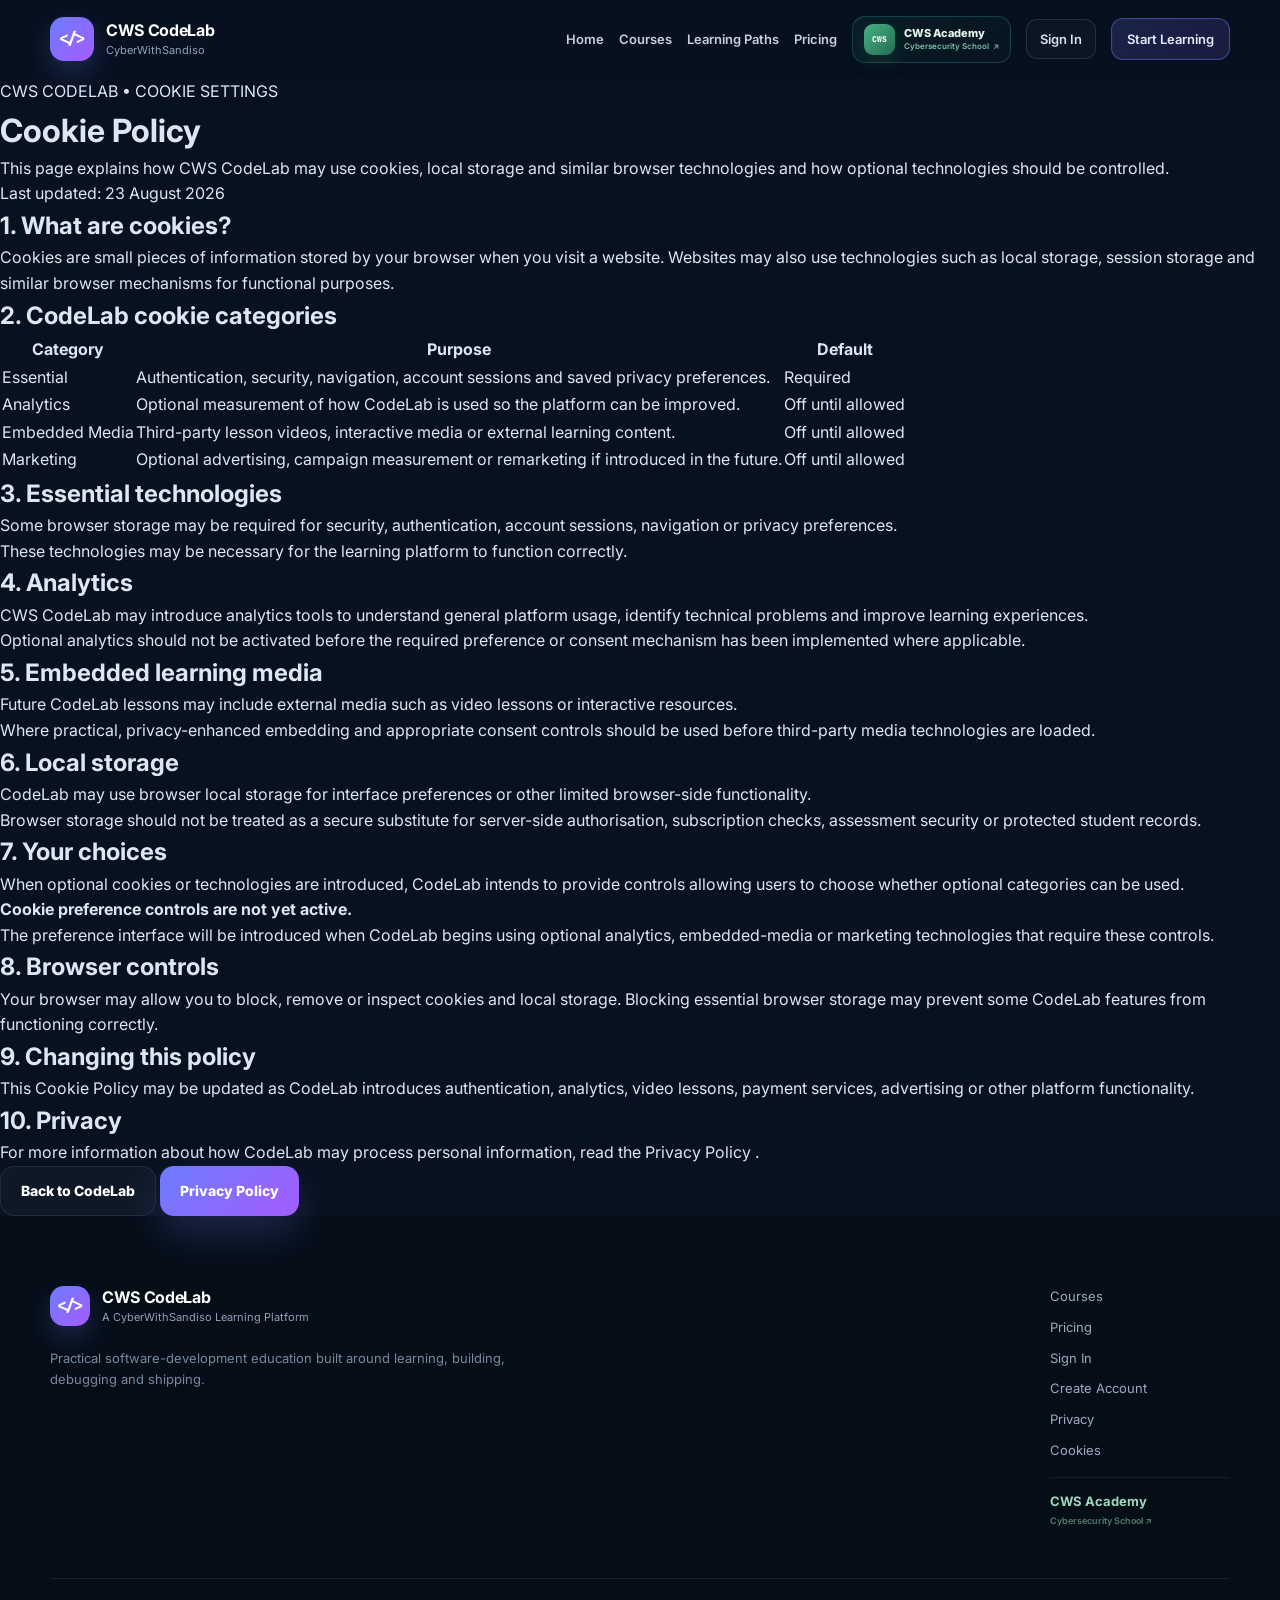
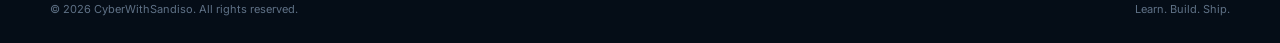
==== pages/cookie-policy.html @ b4f47d88 "Create cookie-policy.html" ====
<!DOCTYPE html>
<html lang="en">

<head>

    <meta charset="UTF-8">

    <meta
        name="viewport"
        content="width=device-width, initial-scale=1.0"
    >

    <meta
        name="description"
        content="CWS CodeLab Cookie Policy explaining how cookies and browser storage may be used."
    >

    <meta
        name="author"
        content="CyberWithSandiso"
    >

    <title>
        Cookie Policy | CWS CodeLab
    </title>


    <!-- GOOGLE FONTS -->

    <link
        rel="preconnect"
        href="https://fonts.googleapis.com"
    >

    <link
        rel="preconnect"
        href="https://fonts.gstatic.com"
        crossorigin
    >

    <link
        href="https://fonts.googleapis.com/css2?family=Inter:wght@400;500;600;700;800&family=JetBrains+Mono:wght@500;600;700&display=swap"
        rel="stylesheet"
    >


    <!-- STYLES -->

    <link
        rel="stylesheet"
        href="../css/style.css"
    >

    <link
        rel="stylesheet"
        href="../css/policy.css"
    >

    <link
        rel="stylesheet"
        href="../css/responsive.css"
    >


    <!-- JAVASCRIPT -->

    <script
        src="../js/main.js"
        defer
    ></script>

</head>


<body>


    <a
        href="#main-content"
        class="skip-link"
    >
        Skip to content
    </a>


    <!-- =====================================================
         HEADER
    ====================================================== -->

    <header class="site-header">

        <div class="container nav-wrap">


            <a
                href="../index.html"
                class="brand"
                aria-label="CWS CodeLab home"
            >

                <span
                    class="brand-mark"
                    aria-hidden="true"
                >
                    &lt;/&gt;
                </span>


                <span class="brand-copy">

                    <strong>
                        CWS CodeLab
                    </strong>

                    <small>
                        CyberWithSandiso
                    </small>

                </span>

            </a>


            <button
                class="nav-toggle"
                type="button"
                aria-expanded="false"
                aria-controls="primary-navigation"
                aria-label="Open navigation"
            >

                <span></span>
                <span></span>
                <span></span>

            </button>


            <nav
                id="primary-navigation"
                class="primary-nav"
                aria-label="Primary navigation"
            >

                <a href="../index.html">
                    Home
                </a>

                <a href="courses.html">
                    Courses
                </a>

                <a href="../index.html#paths">
                    Learning Paths
                </a>

                <a href="pricing.html">
                    Pricing
                </a>


                <a
                    href="https://sandisomayekiso.github.io/CyberWithSandiso/"
                    class="academy-nav-link"
                    target="_blank"
                    rel="noopener noreferrer"
                    aria-label="Visit CWS Academy Cybersecurity School - opens in a new tab"
                >

                    <span
                        class="academy-nav-mark"
                        aria-hidden="true"
                    >
                        CWS
                    </span>


                    <span class="academy-nav-copy">

                        <strong>
                            CWS Academy
                        </strong>

                        <small>

                            Cybersecurity School

                            <span aria-hidden="true">
                                ↗
                            </span>

                        </small>

                    </span>

                </a>


                <a
                    href="login.html"
                    class="nav-signin"
                >
                    Sign In
                </a>


                <a
                    href="register.html"
                    class="nav-cta"
                >
                    Start Learning
                </a>

            </nav>

        </div>

    </header>


    <!-- =====================================================
         POLICY
    ====================================================== -->

    <main
        id="main-content"
        class="cws-policy-main"
    >


        <header class="cws-policy-hero">


            <span class="cws-policy-label">
                CWS CODELAB • COOKIE SETTINGS
            </span>


            <h1>
                Cookie Policy
            </h1>


            <p>

                This page explains how CWS CodeLab may use
                cookies, local storage and similar browser
                technologies and how optional technologies
                should be controlled.

            </p>


            <div class="cws-policy-meta">
                Last updated: 23 August 2026
            </div>


        </header>


        <article class="cws-policy-card">


            <!-- 1 -->

            <section class="cws-policy-section">

                <h2>
                    1. What are cookies?
                </h2>

                <p>

                    Cookies are small pieces of information stored
                    by your browser when you visit a website.

                    Websites may also use technologies such as
                    local storage, session storage and similar
                    browser mechanisms for functional purposes.

                </p>

            </section>


            <!-- 2 -->

            <section class="cws-policy-section">

                <h2>
                    2. CodeLab cookie categories
                </h2>


                <div class="cws-policy-table-wrapper">

                    <table class="cws-policy-table">

                        <thead>

                            <tr>

                                <th>
                                    Category
                                </th>

                                <th>
                                    Purpose
                                </th>

                                <th>
                                    Default
                                </th>

                            </tr>

                        </thead>


                        <tbody>


                            <tr>

                                <td>
                                    Essential
                                </td>

                                <td>

                                    Authentication, security,
                                    navigation, account sessions
                                    and saved privacy preferences.

                                </td>

                                <td>
                                    Required
                                </td>

                            </tr>


                            <tr>

                                <td>
                                    Analytics
                                </td>

                                <td>

                                    Optional measurement of how
                                    CodeLab is used so the platform
                                    can be improved.

                                </td>

                                <td>
                                    Off until allowed
                                </td>

                            </tr>


                            <tr>

                                <td>
                                    Embedded Media
                                </td>

                                <td>

                                    Third-party lesson videos,
                                    interactive media or external
                                    learning content.

                                </td>

                                <td>
                                    Off until allowed
                                </td>

                            </tr>


                            <tr>

                                <td>
                                    Marketing
                                </td>

                                <td>

                                    Optional advertising, campaign
                                    measurement or remarketing if
                                    introduced in the future.

                                </td>

                                <td>
                                    Off until allowed
                                </td>

                            </tr>


                        </tbody>

                    </table>

                </div>


            </section>


            <!-- 3 -->

            <section class="cws-policy-section">

                <h2>
                    3. Essential technologies
                </h2>

                <p>

                    Some browser storage may be required for
                    security, authentication, account sessions,
                    navigation or privacy preferences.

                </p>

                <p>

                    These technologies may be necessary for the
                    learning platform to function correctly.

                </p>

            </section>


            <!-- 4 -->

            <section class="cws-policy-section">

                <h2>
                    4. Analytics
                </h2>

                <p>

                    CWS CodeLab may introduce analytics tools to
                    understand general platform usage, identify
                    technical problems and improve learning
                    experiences.

                </p>

                <p>

                    Optional analytics should not be activated
                    before the required preference or consent
                    mechanism has been implemented where
                    applicable.

                </p>

            </section>


            <!-- 5 -->

            <section class="cws-policy-section">

                <h2>
                    5. Embedded learning media
                </h2>

                <p>

                    Future CodeLab lessons may include external
                    media such as video lessons or interactive
                    resources.

                </p>

                <p>

                    Where practical, privacy-enhanced embedding
                    and appropriate consent controls should be
                    used before third-party media technologies
                    are loaded.

                </p>

            </section>


            <!-- 6 -->

            <section class="cws-policy-section">

                <h2>
                    6. Local storage
                </h2>

                <p>

                    CodeLab may use browser local storage for
                    interface preferences or other limited
                    browser-side functionality.

                </p>

                <p>

                    Browser storage should not be treated as a
                    secure substitute for server-side
                    authorisation, subscription checks,
                    assessment security or protected student
                    records.

                </p>

            </section>


            <!-- 7 -->

            <section class="cws-policy-section">

                <h2>
                    7. Your choices
                </h2>

                <p>

                    When optional cookies or technologies are
                    introduced, CodeLab intends to provide controls
                    allowing users to choose whether optional
                    categories can be used.

                </p>

                <div class="cws-policy-notice">

                    <strong>
                        Cookie preference controls are not yet active.
                    </strong>

                    <p>

                        The preference interface will be introduced
                        when CodeLab begins using optional analytics,
                        embedded-media or marketing technologies that
                        require these controls.

                    </p>

                </div>

            </section>


            <!-- 8 -->

            <section class="cws-policy-section">

                <h2>
                    8. Browser controls
                </h2>

                <p>

                    Your browser may allow you to block, remove
                    or inspect cookies and local storage.

                    Blocking essential browser storage may prevent
                    some CodeLab features from functioning
                    correctly.

                </p>

            </section>


            <!-- 9 -->

            <section class="cws-policy-section">

                <h2>
                    9. Changing this policy
                </h2>

                <p>

                    This Cookie Policy may be updated as CodeLab
                    introduces authentication, analytics, video
                    lessons, payment services, advertising or
                    other platform functionality.

                </p>

            </section>


            <!-- 10 -->

            <section class="cws-policy-section">

                <h2>
                    10. Privacy
                </h2>

                <p>

                    For more information about how CodeLab may
                    process personal information, read the

                    <a href="privacy-policy.html">
                        Privacy Policy
                    </a>.

                </p>

            </section>


        </article>


        <div class="cws-policy-actions">

            <a
                href="../index.html"
                class="btn btn-secondary"
            >
                Back to CodeLab
            </a>

            <a
                href="privacy-policy.html"
                class="btn btn-primary"
            >
                Privacy Policy
            </a>

        </div>


    </main>


    <!-- =====================================================
         FOOTER
    ====================================================== -->

    <footer class="site-footer">

        <div class="container footer-grid">


            <div>

                <a
                    href="../index.html"
                    class="brand footer-brand"
                >

                    <span
                        class="brand-mark"
                        aria-hidden="true"
                    >
                        &lt;/&gt;
                    </span>


                    <span class="brand-copy">

                        <strong>
                            CWS CodeLab
                        </strong>

                        <small>
                            A CyberWithSandiso Learning Platform
                        </small>

                    </span>

                </a>


                <p class="footer-note">

                    Practical software-development education
                    built around learning, building, debugging
                    and shipping.

                </p>

            </div>


            <div class="footer-links">

                <a href="courses.html">
                    Courses
                </a>

                <a href="pricing.html">
                    Pricing
                </a>

                <a href="login.html">
                    Sign In
                </a>

                <a href="register.html">
                    Create Account
                </a>

                <a href="privacy-policy.html">
                    Privacy
                </a>

                <a href="cookie-policy.html">
                    Cookies
                </a>


                <a
                    href="https://sandisomayekiso.github.io/CyberWithSandiso/"
                    class="footer-academy-link"
                    target="_blank"
                    rel="noopener noreferrer"
                >

                    CWS Academy

                    <span>
                        Cybersecurity School ↗
                    </span>

                </a>

            </div>


        </div>


        <div class="container footer-bottom">

            <p>

                &copy;
                <span id="current-year"></span>
                CyberWithSandiso.
                All rights reserved.

            </p>

            <p>
                Learn. Build. Ship.
            </p>

        </div>

    </footer>


</body>

</html>
---- css/style.css ----
/* =========================================================
   CWS CODELAB
   GLOBAL DESIGN SYSTEM
========================================================= */


/* =========================================================
   VARIABLES
========================================================= */

:root {

  --bg:
    #07111f;

  --bg-2:
    #0b1729;

  --surface:
    #101f34;

  --surface-2:
    #132641;

  --surface-light:
    #f5f7fb;

  --white:
    #ffffff;

  --text:
    #dbe7f5;

  --muted:
    #91a3b8;

  --dark-text:
    #122033;

  --dark-muted:
    #637083;

  --accent:
    #6c7cff;

  --accent-2:
    #a45cff;

  --accent-soft:
    rgba(108, 124, 255, 0.14);

  --academy:
    #46b382;

  --academy-dark:
    #246c55;

  --academy-soft:
    rgba(70, 179, 130, 0.11);

  --success:
    #54d2a3;

  --line:
    rgba(255, 255, 255, 0.08);

  --line-dark:
    rgba(18, 32, 51, 0.09);

  --shadow:
    0 24px 70px
    rgba(0, 0, 0, 0.22);

  --shadow-light:
    0 20px 60px
    rgba(20, 32, 56, 0.08);

  --radius-lg:
    28px;

  --radius-md:
    20px;

  --radius-sm:
    14px;

  --container:
    1180px;

}


/* =========================================================
   RESET
========================================================= */

* {
  box-sizing: border-box;
  margin: 0;
  padding: 0;
}


html {
  scroll-behavior: smooth;
}


body {

  min-height: 100vh;

  font-family:
    "Inter",
    system-ui,
    -apple-system,
    BlinkMacSystemFont,
    "Segoe UI",
    sans-serif;

  background:
    var(--bg);

  color:
    var(--text);

  line-height:
    1.6;

  overflow-x:
    hidden;

}


body.nav-open {
  overflow:
    hidden;
}


a {
  color: inherit;
  text-decoration: none;
}


button,
a {
  -webkit-tap-highlight-color:
    transparent;
}


button,
input,
textarea,
select {
  font: inherit;
}


button {
  border: 0;
}


img,
svg {
  max-width: 100%;
}


ul {
  list-style: none;
}


section[id] {
  scroll-margin-top:
    92px;
}


/* =========================================================
   CONTAINER
========================================================= */

.container {

  width:
    min(
      calc(100% - 40px),
      var(--container)
    );

  margin-inline:
    auto;

}


/* =========================================================
   ACCESSIBILITY
========================================================= */

.skip-link {

  position: fixed;

  top:
    -100px;

  left:
    18px;

  z-index:
    9999;

  padding:
    10px
    14px;

  border-radius:
    10px;

  background:
    var(--white);

  color:
    var(--dark-text);

  font-weight:
    800;

}


.skip-link:focus {
  top:
    18px;
}


a:focus-visible,
button:focus-visible,
input:focus-visible,
textarea:focus-visible,
select:focus-visible {

  outline:
    3px solid
    rgba(145, 156, 255, 0.7);

  outline-offset:
    4px;

}


/* =========================================================
   HEADER
========================================================= */

.site-header {

  position:
    sticky;

  top:
    0;

  z-index:
    1000;

  border-bottom:
    1px solid
    transparent;

  background:
    rgba(7, 17, 31, 0.84);

  backdrop-filter:
    blur(18px);

  -webkit-backdrop-filter:
    blur(18px);

  transition:
    border-color 0.25s ease,
    background 0.25s ease,
    box-shadow 0.25s ease;

}


.site-header.scrolled {

  border-bottom-color:
    var(--line);

  background:
    rgba(7, 17, 31, 0.96);

  box-shadow:
    0 8px 30px
    rgba(0, 0, 0, 0.12);

}


/* =========================================================
   NAV WRAPPER
========================================================= */

.nav-wrap {

  min-height:
    78px;

  display:
    flex;

  align-items:
    center;

  justify-content:
    space-between;

  gap:
    24px;

}


/* =========================================================
   BRAND
========================================================= */

.brand {

  display:
    inline-flex;

  align-items:
    center;

  gap:
    12px;

  min-width:
    fit-content;

  flex-shrink:
    0;

}


.brand-mark {

  display:
    grid;

  place-items:
    center;

  width:
    44px;

  height:
    44px;

  flex-shrink:
    0;

  border-radius:
    14px;

  background:
    linear-gradient(
      135deg,
      var(--accent),
      var(--accent-2)
    );

  color:
    var(--white);

  font-family:
    "JetBrains Mono",
    monospace;

  font-size:
    16px;

  font-weight:
    800;

  box-shadow:
    0 12px 28px
    rgba(108, 124, 255, 0.24);

}


.brand-copy {

  display:
    flex;

  flex-direction:
    column;

  line-height:
    1.15;

}


.brand-copy strong {

  color:
    var(--white);

  font-size:
    16px;

  letter-spacing:
    -0.02em;

}


.brand-copy small {

  margin-top:
    4px;

  color:
    var(--muted);

  font-size:
    11px;

}


/* =========================================================
   PRIMARY NAVIGATION
========================================================= */

.primary-nav {

  display:
    flex;

  align-items:
    center;

  justify-content:
    flex-end;

  gap:
    15px;

  color:
    #c5d1df;

  font-size:
    13px;

  font-weight:
    600;

}


.primary-nav > a {

  position:
    relative;

  white-space:
    nowrap;

  transition:
    color 0.2s ease,
    background 0.2s ease,
    border-color 0.2s ease,
    transform 0.2s ease,
    box-shadow 0.2s ease;

}


.primary-nav > a:hover {
  color: var(--white);
}


.primary-nav > a.active,
.primary-nav > a[aria-current="page"]:not(.nav-cta) {
  color: var(--white);
}


/* =========================================================
   SIGN IN
========================================================= */

.primary-nav .nav-signin {

  padding:
    9px
    13px;

  border:
    1px solid
    rgba(255, 255, 255, 0.11);

  border-radius:
    11px;

  background:
    rgba(255, 255, 255, 0.025);

  color:
    #d7e0eb;

}


.primary-nav .nav-signin:hover {

  border-color:
    rgba(108, 124, 255, 0.42);

  background:
    rgba(108, 124, 255, 0.08);

  color:
    var(--white);

}


/* =========================================================
   START LEARNING
========================================================= */

.primary-nav .nav-cta {

  padding:
    10px
    15px;

  border:
    1px solid
    rgba(108, 124, 255, 0.44);

  border-radius:
    12px;

  background:
    linear-gradient(
      135deg,
      rgba(108, 124, 255, 0.19),
      rgba(164, 92, 255, 0.14)
    );

  color:
    #e5e8ff;

  box-shadow:
    inset 0 0 0 1px
    rgba(255, 255, 255, 0.02);

}


.primary-nav .nav-cta:hover {

  transform:
    translateY(-1px);

  border-color:
    rgba(139, 150, 255, 0.7);

  background:
    linear-gradient(
      135deg,
      rgba(108, 124, 255, 0.30),
      rgba(164, 92, 255, 0.22)
    );

  color:
    var(--white);

  box-shadow:
    0 10px 26px
    rgba(108, 124, 255, 0.14);

}


/* =========================================================
   CWS ACADEMY EXTERNAL SCHOOL LINK
========================================================= */

.primary-nav .academy-nav-link {

  display:
    inline-flex;

  align-items:
    center;

  gap:
    9px;

  padding:
    7px
    11px;

  border:
    1px solid
    rgba(84, 210, 163, 0.22);

  border-radius:
    13px;

  background:
    linear-gradient(
      135deg,
      rgba(84, 210, 163, 0.07),
      rgba(52, 137, 91, 0.035)
    );

  color:
    #d8e6e0;

  box-shadow:
    inset 0 0 0 1px
    rgba(255, 255, 255, 0.01);

}


.academy-nav-mark {

  display:
    grid;

  place-items:
    center;

  width:
    31px;

  height:
    31px;

  flex-shrink:
    0;

  border-radius:
    9px;

  background:
    linear-gradient(
      135deg,
      var(--academy),
      var(--academy-dark)
    );

  color:
    var(--white);

  font-family:
    "JetBrains Mono",
    monospace;

  font-size:
    8px;

  font-weight:
    800;

  letter-spacing:
    0.03em;

  box-shadow:
    0 7px 18px
    rgba(40, 151, 108, 0.16);

}


.academy-nav-copy {

  display:
    flex;

  flex-direction:
    column;

  justify-content:
    center;

  line-height:
    1.12;

}


.academy-nav-copy strong {

  color:
    #e5f5ee;

  font-size:
    11px;

  font-weight:
    800;

}


.academy-nav-copy small {

  display:
    flex;

  align-items:
    center;

  gap:
    4px;

  margin-top:
    3px;

  color:
    #7fbca4;

  font-size:
    8px;

  font-weight:
    600;

}


.primary-nav .academy-nav-link:hover {

  transform:
    translateY(-1px);

  border-color:
    rgba(84, 210, 163, 0.48);

  background:
    linear-gradient(
      135deg,
      rgba(84, 210, 163, 0.13),
      rgba(52, 137, 91, 0.07)
    );

  box-shadow:
    0 10px 26px
    rgba(32, 116, 83, 0.10);

}


.primary-nav
.academy-nav-link:hover
.academy-nav-copy strong {

  color:
    var(--white);

}


.primary-nav
.academy-nav-link:hover
.academy-nav-copy small {

  color:
    #a2ddc5;

}


/* =========================================================
   MOBILE NAV TOGGLE
========================================================= */

.nav-toggle {

  display:
    none;

  width:
    44px;

  height:
    44px;

  flex-shrink:
    0;

  padding:
    9px;

  border:
    1px solid
    var(--line);

  border-radius:
    12px;

  background:
    var(--surface);

  cursor:
    pointer;

}


.nav-toggle span {

  display:
    block;

  width:
    100%;

  height:
    2px;

  margin:
    5px 0;

  border-radius:
    100px;

  background:
    var(--white);

  transform-origin:
    center;

  transition:
    transform 0.2s ease,
    opacity 0.2s ease;

}


.nav-toggle.active span:nth-child(1) {

  transform:
    translateY(7px)
    rotate(45deg);

}


.nav-toggle.active span:nth-child(2) {
  opacity: 0;
}


.nav-toggle.active span:nth-child(3) {

  transform:
    translateY(-7px)
    rotate(-45deg);

}


/* =========================================================
   EYEBROW
========================================================= */

.eyebrow {

  color:
    #9faaff;

  font-family:
    "JetBrains Mono",
    monospace;

  font-size:
    12px;

  font-weight:
    700;

  letter-spacing:
    0.14em;

  text-transform:
    uppercase;

}


/* =========================================================
   BUTTONS
========================================================= */

.btn {

  display:
    inline-flex;

  align-items:
    center;

  justify-content:
    center;

  gap:
    7px;

  min-height:
    50px;

  padding:
    12px
    20px;

  border-radius:
    14px;

  font-size:
    14px;

  font-weight:
    800;

  text-align:
    center;

  cursor:
    pointer;

  transition:
    transform 0.22s ease,
    background 0.22s ease,
    border-color 0.22s ease,
    box-shadow 0.22s ease;

}


.btn:hover {
  transform: translateY(-2px);
}


.btn.pressed,
.nav-cta.pressed,
.pricing-button.pressed {

  transform:
    scale(0.98);

}


.btn-primary {

  background:
    linear-gradient(
      135deg,
      var(--accent),
      var(--accent-2)
    );

  color:
    var(--white);

  box-shadow:
    0 18px 40px
    rgba(108, 124, 255, 0.23);

}


.btn-primary:hover {

  box-shadow:
    0 22px 50px
    rgba(108, 124, 255, 0.30);

}


.btn-secondary {

  border:
    1px solid
    var(--line);

  background:
    rgba(255, 255, 255, 0.035);

  color:
    var(--white);

}


.btn-secondary:hover {

  border-color:
    rgba(108, 124, 255, 0.34);

  background:
    rgba(108, 124, 255, 0.08);

}


.btn-light {

  background:
    var(--white);

  color:
    #27324a;

}


.btn-light:hover {

  box-shadow:
    0 18px 40px
    rgba(30, 35, 60, 0.15);

}


/* =========================================================
   HERO
========================================================= */

.hero {

  position:
    relative;

  overflow:
    hidden;

  padding:
    96px 0 110px;

}


.hero::before {

  content:
    "";

  position:
    absolute;

  top:
    -130px;

  right:
    -100px;

  width:
    650px;

  height:
    650px;

  border-radius:
    50%;

  background:
    radial-gradient(
      circle,
      rgba(108, 124, 255, 0.19),
      rgba(164, 92, 255, 0.04) 48%,
      transparent 72%
    );

  pointer-events:
    none;

}


.hero::after {

  content:
    "";

  position:
    absolute;

  bottom:
    -240px;

  left:
    -180px;

  width:
    520px;

  height:
    520px;

  border:
    1px solid
    rgba(108, 124, 255, 0.09);

  border-radius:
    50%;

  pointer-events:
    none;

}


.hero-grid {

  position:
    relative;

  z-index:
    1;

  display:
    grid;

  grid-template-columns:
    minmax(0, 1.02fr)
    minmax(0, 0.98fr);

  align-items:
    center;

  gap:
    80px;

}


.hero h1 {

  max-width:
    680px;

  margin-top:
    18px;

  color:
    var(--white);

  font-size:
    clamp(
      60px,
      8vw,
      106px
    );

  line-height:
    0.92;

  letter-spacing:
    -0.065em;

}


.hero h1 span {

  display:
    block;

  background:
    linear-gradient(
      90deg,
      #8c99ff,
      #c47cff
    );

  -webkit-background-clip:
    text;

  background-clip:
    text;

  color:
    transparent;

}


.hero-lead {

  max-width:
    620px;

  margin-top:
    28px;

  color:
    #aebed0;

  font-size:
    19px;

}


.hero-actions {

  display:
    flex;

  flex-wrap:
    wrap;

  gap:
    14px;

  margin-top:
    34px;

}


.hero-actions .btn {
  min-width: 145px;
}


.hero-actions .btn-primary {
  min-width: 175px;
}


/* =========================================================
   HERO STATS
========================================================= */

.hero-stats {

  display:
    flex;

  flex-wrap:
    wrap;

  gap:
    34px;

  margin-top:
    44px;

}


.hero-stats div {

  display:
    flex;

  flex-direction:
    column;

}


.hero-stats strong {

  color:
    var(--white);

  font-size:
    22px;

}


.hero-stats span {

  color:
    var(--muted);

  font-size:
    12px;

}


/* =========================================================
   TERMINAL CARD
========================================================= */

.hero-code-card {

  overflow:
    hidden;

  border:
    1px solid
    rgba(144, 157, 255, 0.17);

  border-radius:
    var(--radius-lg);

  background:
    linear-gradient(
      180deg,
      rgba(255, 255, 255, 0.03),
      rgba(255, 255, 255, 0.015)
    ),
    #091522;

  box-shadow:
    var(--shadow);

  transform:
    rotate(1deg);

}


.terminal-bar {

  display:
    flex;

  align-items:
    center;

  gap:
    8px;

  padding:
    14px
    18px;

  border-bottom:
    1px solid
    var(--line);

  background:
    rgba(255, 255, 255, 0.025);

}


.terminal-bar > span {

  width:
    10px;

  height:
    10px;

  border-radius:
    50%;

  background:
    rgba(255, 255, 255, 0.28);

}


.terminal-bar > span:nth-child(1) {
  background: #ff6b6b;
}


.terminal-bar > span:nth-child(2) {
  background: #f5c451;
}


.terminal-bar > span:nth-child(3) {
  background: #54d2a3;
}


.terminal-bar p {

  margin-left:
    8px;

  color:
    #788ba1;

  font-family:
    "JetBrains Mono",
    monospace;

  font-size:
    11px;

}


.hero-code-card pre {

  padding:
    28px;

  overflow-x:
    auto;

}


.hero-code-card code {

  color:
    #c9d4e1;

  font-family:
    "JetBrains Mono",
    monospace;

  font-size:
    13px;

  line-height:
    1.85;

}


.code-comment {
  color: #657b91;
}


.code-keyword {
  color: #b48cff;
}


.code-string {
  color: #78d6ac;
}


.code-function {
  color: #8fa0ff;
}


.terminal-footer {

  display:
    flex;

  align-items:
    center;

  gap:
    9px;

  padding:
    13px
    18px;

  border-top:
    1px solid
    var(--line);

  color:
    #8395a8;

  font-size:
    11px;

}


.status-dot {

  width:
    8px;

  height:
    8px;

  border-radius:
    50%;

  background:
    var(--success);

  box-shadow:
    0 0 0 5px
    rgba(84, 210, 163, 0.08);

}


/* =========================================================
   GENERAL SECTIONS
========================================================= */

.section {

  padding:
    104px 0;

  background:
    var(--white);

  color:
    var(--dark-text);

}


.section-soft {
  background: var(--surface-light);
}


.section-heading {

  max-width:
    680px;

  margin-bottom:
    44px;

}


.section-heading.centered {

  margin-inline:
    auto;

  text-align:
    center;

}


.section-heading h2 {

  margin-top:
    12px;

  color:
    var(--dark-text);

  font-size:
    clamp(
      34px,
      5vw,
      58px
    );

  line-height:
    1.05;

  letter-spacing:
    -0.045em;

}


.section-heading > p:last-child {

  margin-top:
    18px;

  color:
    var(--dark-muted);

  font-size:
    17px;

}


.section-action {

  margin-top:
    40px;

  text-align:
    center;

}


/* =========================================================
   WORKFLOW
========================================================= */

.workflow-grid {

  display:
    grid;

  grid-template-columns:
    repeat(
      5,
      minmax(0, 1fr)
    );

  gap:
    14px;

}


.workflow-card {

  position:
    relative;

  min-height:
    255px;

  padding:
    26px
    22px;

  border:
    1px solid
    var(--line-dark);

  border-radius:
    var(--radius-md);

  background:
    var(--white);

  transition:
    transform 0.24s ease,
    box-shadow 0.24s ease,
    border-color 0.24s ease;

}


.workflow-card:hover {

  transform:
    translateY(-4px);

  border-color:
    rgba(108, 124, 255, 0.17);

  box-shadow:
    var(--shadow-light);

}


.workflow-card > span {

  position:
    absolute;

  top:
    18px;

  right:
    18px;

  color:
    #adb6c3;

  font-family:
    "JetBrains Mono",
    monospace;

  font-size:
    11px;

}


.workflow-icon {

  display:
    grid;

  place-items:
    center;

  width:
    52px;

  height:
    52px;

  margin-bottom:
    38px;

  border-radius:
    15px;

  background:
    #eef0ff;

  color:
    #5263e6;

  font-family:
    "JetBrains Mono",
    monospace;

  font-weight:
    800;

}


.workflow-card h3 {

  font-size:
    17px;

  letter-spacing:
    -0.02em;

}


.workflow-card p {

  margin-top:
    10px;

  color:
    var(--dark-muted);

  font-size:
    13px;

}


/* =========================================================
   LEARNING PATHS
========================================================= */

.path-grid {

  display:
    grid;

  grid-template-columns:
    repeat(
      3,
      minmax(0, 1fr)
    );

  gap:
    20px;

}


.path-card {

  position:
    relative;

  padding:
    30px;

  border:
    1px solid
    var(--line-dark);

  border-radius:
    var(--radius-lg);

  background:
    var(--white);

  transition:
    transform 0.25s ease,
    box-shadow 0.25s ease,
    border-color 0.25s ease;

}


.path-card:hover {

  transform:
    translateY(-5px);

  box-shadow:
    0 20px 60px
    rgba(20, 32, 56, 0.09);

}


.path-card.featured {

  border-color:
    rgba(108, 124, 255, 0.38);

  box-shadow:
    0 18px 50px
    rgba(83, 96, 212, 0.10);

}


.path-top {

  display:
    flex;

  align-items:
    center;

  justify-content:
    space-between;

  gap:
    14px;

}


.path-icon {

  display:
    grid;

  place-items:
    center;

  width:
    50px;

  height:
    50px;

  border-radius:
    15px;

  background:
    linear-gradient(
      135deg,
      #edf0ff,
      #f2eaff
    );

  color:
    #5665d9;

  font-family:
    "JetBrains Mono",
    monospace;

  font-size:
    14px;

  font-weight:
    800;

}


.badge {

  padding:
    6px
    9px;

  border:
    1px solid
    #e2e6ef;

  border-radius:
    999px;

  background:
    #fafbfc;

  color:
    #6e7a8b;

  font-size:
    10px;

  font-weight:
    700;

}


.path-card h3 {

  margin-top:
    26px;

  font-size:
    24px;

  letter-spacing:
    -0.035em;

}


.path-card > p {

  margin-top:
    12px;

  color:
    var(--dark-muted);

  font-size:
    14px;

}


.path-card ul {

  display:
    grid;

  gap:
    10px;

  margin:
    24px 0 26px;

}


.path-card li {

  position:
    relative;

  padding-left:
    20px;

  color:
    #4c596b;

  font-size:
    13px;

}


.path-card li::before {

  content:
    "↳";

  position:
    absolute;

  left:
    0;

  color:
    var(--accent);

}


.text-link {

  display:
    inline-flex;

  align-items:
    center;

  gap:
    8px;

  color:
    #5564d7;

  font-size:
    13px;

  font-weight:
    800;

}


.text-link:hover {
  color: #3849c7;
}


/* =========================================================
   DARK COURSES SECTION
========================================================= */

.section-dark {

  background:
    radial-gradient(
      circle at 88% 18%,
      rgba(164, 92, 255, 0.08),
      transparent 22%
    ),
    var(--bg-2);

  color:
    var(--text);

}


.section-heading.light h2 {
  color: var(--white);
}


.section-heading.light > p:last-child {
  color: var(--muted);
}


.course-grid {

  display:
    grid;

  grid-template-columns:
    repeat(
      3,
      minmax(0, 1fr)
    );

  gap:
    18px;

}


.course-card {

  position:
    relative;

  min-height:
    285px;

  padding:
    28px;

  border:
    1px solid
    var(--line);

  border-radius:
    var(--radius-md);

  background:
    rgba(255, 255, 255, 0.035);

  transition:
    transform 0.24s ease,
    border-color 0.24s ease,
    background 0.24s ease,
    box-shadow 0.24s ease;

}


.course-card:hover {

  transform:
    translateY(-4px);

  border-color:
    rgba(108, 124, 255, 0.25);

  background:
    rgba(255, 255, 255, 0.05);

  box-shadow:
    0 18px 45px
    rgba(0, 0, 0, 0.16);

}


.course-number {

  position:
    absolute;

  top:
    22px;

  right:
    22px;

  color:
    #53647a;

  font-family:
    "JetBrains Mono",
    monospace;

  font-size:
    12px;

}


.course-icon {

  display:
    grid;

  place-items:
    center;

  width:
    48px;

  height:
    48px;

  margin-bottom:
    34px;

  border-radius:
    14px;

  background:
    var(--accent-soft);

  color:
    #a8b0ff;

  font-family:
    "JetBrains Mono",
    monospace;

  font-weight:
    800;

}


.course-card h3 {

  color:
    var(--white);

  font-size:
    20px;

  letter-spacing:
    -0.025em;

}


.course-card p {

  margin-top:
    11px;

  color:
    #8fa1b5;

  font-size:
    13px;

}


.course-meta {

  display:
    flex;

  flex-wrap:
    wrap;

  gap:
    8px;

  margin-top:
    22px;

}


.course-meta span {

  padding:
    5px
    8px;

  border-radius:
    8px;

  background:
    rgba(255, 255, 255, 0.05);

  color:
    #8295aa;

  font-size:
    10px;

  font-weight:
    700;

}


/* =========================================================
   COMING SOON
========================================================= */

.coming-soon-section {

  padding:
    94px 0;

  background:
    #f7f8fb;

  color:
    var(--dark-text);

}


.coming-soon-heading {

  display:
    grid;

  grid-template-columns:
    minmax(0, 0.9fr)
    minmax(0, 1fr);

  align-items:
    end;

  gap:
    60px;

  margin-bottom:
    40px;

}


.coming-soon-heading h2 {

  margin-top:
    10px;

  font-size:
    clamp(
      34px,
      4vw,
      50px
    );

  line-height:
    1.05;

  letter-spacing:
    -0.045em;

}


.coming-soon-heading > p {

  color:
    var(--dark-muted);

  font-size:
    15px;

}


.coming-course-grid {

  display:
    grid;

  grid-template-columns:
    repeat(
      5,
      minmax(0, 1fr)
    );

  gap:
    12px;

}


.coming-course {

  display:
    flex;

  align-items:
    center;

  gap:
    12px;

  padding:
    18px;

  border:
    1px solid
    #e3e7ef;

  border-radius:
    16px;

  background:
    var(--white);

  transition:
    transform 0.2s ease,
    border-color 0.2s ease,
    box-shadow 0.2s ease;

}


.coming-course:hover {

  transform:
    translateY(-3px);

  border-color:
    #ccd3e9;

  box-shadow:
    0 15px 35px
    rgba(20, 32, 56, 0.06);

}


.coming-course > span {

  display:
    grid;

  place-items:
    center;

  width:
    42px;

  height:
    42px;

  flex-shrink:
    0;

  border-radius:
    12px;

  background:
    #eef0ff;

  color:
    #5b69d8;

  font-family:
    "JetBrains Mono",
    monospace;

  font-size:
    10px;

  font-weight:
    800;

}


.coming-course div {

  display:
    flex;

  flex-direction:
    column;

}


.coming-course strong {

  color:
    #28374a;

  font-size:
    12px;

}


.coming-course small {

  margin-top:
    3px;

  color:
    #9a7a3c;

  font-size:
    9px;

  font-weight:
    700;

  text-transform:
    uppercase;

  letter-spacing:
    0.04em;

}


/* =========================================================
   PROJECTS
========================================================= */

.project-layout {

  display:
    grid;

  grid-template-columns:
    minmax(0, 1fr)
    minmax(0, 0.9fr);

  gap:
    70px;

  align-items:
    start;

}


.project-list {

  display:
    grid;

  grid-template-columns:
    repeat(
      2,
      minmax(0, 1fr)
    );

  gap:
    12px;

}


.project-list div {

  display:
    flex;

  align-items:
    center;

  gap:
    12px;

  padding:
    14px
    16px;

  border:
    1px solid
    var(--line-dark);

  border-radius:
    14px;

  transition:
    border-color 0.2s ease,
    background 0.2s ease,
    transform 0.2s ease;

}


.project-list div:hover {

  transform:
    translateY(-2px);

  border-color:
    rgba(108, 124, 255, 0.20);

  background:
    #fafaff;

}


.project-list span {

  color:
    #6575e8;

  font-family:
    "JetBrains Mono",
    monospace;

  font-size:
    11px;

}


.project-list p {

  color:
    #3f4c5f;

  font-size:
    13px;

  font-weight:
    700;

}


.project-panel {

  padding:
    34px;

  border-radius:
    var(--radius-lg);

  background:
    linear-gradient(
      180deg,
      rgba(255, 255, 255, 0.04),
      transparent
    ),
    #0d1b2e;

  color:
    var(--text);

  box-shadow:
    var(--shadow);

}


.panel-kicker {

  color:
    #8e9cff;

  font-family:
    "JetBrains Mono",
    monospace;

  font-size:
    11px;

  font-weight:
    800;

  text-transform:
    uppercase;

  letter-spacing:
    0.12em;

}


.project-panel h3 {

  margin-top:
    12px;

  color:
    var(--white);

  font-size:
    30px;

  letter-spacing:
    -0.04em;

}


.project-panel >
p:not(.panel-kicker) {

  margin-top:
    12px;

  color:
    #91a3b8;

  font-size:
    13px;

}


.project-steps {

  display:
    grid;

  gap:
    10px;

  margin-top:
    28px;

}


.project-steps div {

  display:
    flex;

  align-items:
    center;

  justify-content:
    space-between;

  gap:
    18px;

  padding:
    14px
    15px;

  border:
    1px solid
    var(--line);

  border-radius:
    13px;

  background:
    rgba(255, 255, 255, 0.025);

}


.project-steps strong {

  color:
    #dfe5ff;

  font-family:
    "JetBrains Mono",
    monospace;

  font-size:
    11px;

}


.project-steps span {

  color:
    #7f91a6;

  font-size:
    11px;

  text-align:
    right;

}


/* =========================================================
   ECOSYSTEM
========================================================= */

.section-ecosystem {

  padding-top:
    45px;

  background:
    #f7f8fc;

}


.ecosystem-card {

  display:
    grid;

  grid-template-columns:
    minmax(0, 1fr)
    minmax(0, 0.9fr);

  align-items:
    center;

  gap:
    60px;

  padding:
    54px;

  border:
    1px solid
    #e6e9f2;

  border-radius:
    32px;

  background:
    var(--white);

  box-shadow:
    0 24px 80px
    rgba(31, 43, 70, 0.08);

}


.ecosystem-copy h2 {

  margin-top:
    12px;

  color:
    var(--dark-text);

  font-size:
    clamp(
      34px,
      4vw,
      52px
    );

  line-height:
    1.05;

  letter-spacing:
    -0.045em;

}


.ecosystem-copy >
p:not(.eyebrow) {

  margin-top:
    18px;

  color:
    var(--dark-muted);

}


.ecosystem-actions {

  margin-top:
    26px;

}


.academy-button {

  border:
    1px solid
    rgba(54, 151, 108, 0.22);

  background:
    linear-gradient(
      135deg,
      #3ca879,
      #246c55
    );

  color:
    var(--white);

  box-shadow:
    0 14px 35px
    rgba(43, 135, 96, 0.18);

}


.academy-button:hover {

  box-shadow:
    0 18px 45px
    rgba(43, 135, 96, 0.25);

}


/* =========================================================
   ECOSYSTEM MAP
========================================================= */

.ecosystem-map {

  display:
    flex;

  flex-direction:
    column;

  align-items:
    center;

}


.eco-parent {

  padding:
    13px
    18px;

  border-radius:
    14px;

  background:
    #121f34;

  color:
    var(--white);

  font-weight:
    800;

}


.eco-line {

  width:
    1px;

  height:
    34px;

  background:
    #ccd3df;

}


.eco-children {

  position:
    relative;

  width:
    100%;

  display:
    grid;

  grid-template-columns:
    repeat(
      2,
      minmax(0, 1fr)
    );

  gap:
    16px;

}


.eco-children::before {

  content:
    "";

  position:
    absolute;

  top:
    -1px;

  left:
    25%;

  right:
    25%;

  height:
    1px;

  background:
    #ccd3df;

}


.eco-box {

  position:
    relative;

  display:
    block;

  padding:
    21px;

  border:
    1px solid
    #e3e7ef;

  border-radius:
    17px;

  background:
    var(--white);

  text-align:
    center;

}


.eco-box::before {

  content:
    "";

  position:
    absolute;

  top:
    -16px;

  left:
    50%;

  width:
    1px;

  height:
    16px;

  background:
    #ccd3df;

}


.eco-box strong,
.eco-box span,
.eco-box small {

  display:
    block;

}


.eco-box strong {

  color:
    #27364a;

  font-size:
    15px;

}


.eco-box >
span:not(.eco-school-label) {

  margin-top:
    6px;

  color:
    #7b8798;

  font-size:
    11px;

}


.eco-school-label {

  margin-bottom:
    8px;

  color:
    #7b8798;

  font-family:
    "JetBrains Mono",
    monospace;

  font-size:
    8px;

  font-weight:
    800;

  letter-spacing:
    0.08em;

  text-transform:
    uppercase;

}


.eco-box small {

  margin-top:
    12px;

  color:
    #6875da;

  font-size:
    10px;

  font-weight:
    800;

}


.eco-box.active {

  border-color:
    rgba(108, 124, 255, 0.35);

  background:
    #f7f7ff;

}


.eco-academy {

  cursor:
    pointer;

  transition:
    transform 0.2s ease,
    border-color 0.2s ease,
    background 0.2s ease,
    box-shadow 0.2s ease;

}


.eco-academy:hover {

  transform:
    translateY(-3px);

  border-color:
    rgba(64, 164, 124, 0.33);

  background:
    #f3fbf7;

  box-shadow:
    0 15px 35px
    rgba(37, 108, 79, 0.08);

}


.eco-academy strong {
  color: #21664e;
}


.eco-academy small {
  color: #378463;
}


/* =========================================================
   FINAL CTA
========================================================= */

.final-cta {

  padding:
    84px 0;

  background:
    linear-gradient(
      135deg,
      #5968df,
      #7f55c9
    );

}


.final-cta-inner {

  display:
    flex;

  align-items:
    center;

  justify-content:
    space-between;

  gap:
    40px;

}


.final-cta .eyebrow {
  color: #dadfff;
}


.final-cta h2 {

  max-width:
    760px;

  margin-top:
    10px;

  color:
    var(--white);

  font-size:
    clamp(
      32px,
      4vw,
      50px
    );

  line-height:
    1.05;

  letter-spacing:
    -0.045em;

}


.final-cta-actions {

  display:
    flex;

  align-items:
    center;

  flex-wrap:
    wrap;

  gap:
    10px;

  flex-shrink:
    0;

}


.final-pricing-link {

  border:
    1px solid
    rgba(255, 255, 255, 0.25);

  background:
    rgba(255, 255, 255, 0.08);

  color:
    var(--white);

}


.final-pricing-link:hover {

  background:
    rgba(255, 255, 255, 0.14);

}


/* =========================================================
   FOOTER
========================================================= */

.site-footer {

  padding:
    70px 0 24px;

  background:
    #050d17;

}


.footer-grid {

  display:
    grid;

  grid-template-columns:
    minmax(0, 1fr)
    auto;

  gap:
    55px;

}


.footer-brand .brand-mark {

  width:
    40px;

  height:
    40px;

}


.footer-note {

  max-width:
    470px;

  margin-top:
    22px;

  color:
    #77899e;

  font-size:
    13px;

}


.footer-links {

  display:
    grid;

  gap:
    10px;

  min-width:
    180px;

  align-content:
    start;

}


.footer-links a {

  color:
    #9bacbf;

  font-size:
    13px;

  transition:
    color 0.2s ease;

}


.footer-links a:hover {
  color: var(--white);
}


.footer-academy-link {

  margin-top:
    6px;

  padding-top:
    13px;

  border-top:
    1px solid
    rgba(255, 255, 255, 0.07);

  color:
    #9ed8c0 !important;

  font-weight:
    700;

}


.footer-academy-link span {

  display:
    block;

  margin-top:
    2px;

  color:
    #557d6e;

  font-size:
    9px;

  font-weight:
    600;

}


.footer-academy-link:hover {
  color: #d9f8ea !important;
}


.footer-bottom {

  display:
    flex;

  align-items:
    center;

  justify-content:
    space-between;

  gap:
    20px;

  margin-top:
    50px;

  padding-top:
    22px;

  border-top:
    1px solid
    var(--line);

  color:
    #5f7186;

  font-size:
    11px;

}


/* =========================================================
   DESKTOP SAFETY
========================================================= */

@media (max-width: 1180px) {

  .nav-wrap {
    gap: 16px;
  }


  .primary-nav {
    gap: 10px;
    font-size: 12px;
  }


  .primary-nav .nav-signin {
    padding: 8px 10px;
  }


  .primary-nav .nav-cta {
    padding: 9px 11px;
  }


  .academy-nav-mark {

    width: 28px;
    height: 28px;

  }


  .academy-nav-copy strong {
    font-size: 10px;
  }


  .academy-nav-copy small {
    font-size: 7px;
  }


  .coming-course-grid {

    grid-template-columns:
      repeat(
        3,
        minmax(0, 1fr)
      );

  }

}


/* =========================================================
   SMALL DESKTOP
========================================================= */

@media (max-width: 1050px) {

  .brand-copy small {
    display: none;
  }


  .hero-grid {
    gap: 50px;
  }


  .workflow-grid {

    grid-template-columns:
      repeat(
        3,
        minmax(0, 1fr)
      );

  }

}


/* =========================================================
   MOBILE NAVIGATION / TABLET
========================================================= */

@media (max-width: 900px) {

  .nav-wrap {

    min-height:
      72px;

  }


  .nav-toggle {

    display:
      block;

    position:
      relative;

    z-index:
      1002;

  }


  .primary-nav {

    position:
      absolute;

    top:
      calc(100% + 1px);

    left:
      14px;

    right:
      14px;

    display:
      none;

    flex-direction:
      column;

    align-items:
      stretch;

    justify-content:
      flex-start;

    gap:
      4px;

    max-height:
      calc(100vh - 92px);

    padding:
      12px;

    overflow-y:
      auto;

    border:
      1px solid
      rgba(255, 255, 255, 0.09);

    border-radius:
      17px;

    background:
      rgba(7, 17, 31, 0.99);

    box-shadow:
      0 24px 60px
      rgba(0, 0, 0, 0.34);

  }


  .primary-nav.open {
    display: flex;
  }


  .primary-nav > a {

    width:
      100%;

    padding:
      12px
      13px;

    border-radius:
      10px;

  }


  .primary-nav >
  a:not(.academy-nav-link):not(.nav-signin):not(.nav-cta):hover {

    background:
      rgba(255, 255, 255, 0.04);

  }


  .primary-nav .nav-signin,
  .primary-nav .nav-cta {

    width:
      100%;

    justify-content:
      center;

    margin-top:
      4px;

    text-align:
      center;

  }


  .primary-nav .academy-nav-link {

    width:
      100%;

    margin:
      5px 0;

    padding:
      10px;

  }


  .academy-nav-mark {

    width:
      36px;

    height:
      36px;

  }


  .academy-nav-copy strong {
    font-size: 12px;
  }


  .academy-nav-copy small {
    font-size: 9px;
  }


  .hero-grid {

    grid-template-columns:
      1fr;

    gap:
      55px;

  }


  .hero-content {
    max-width: 720px;
  }


  .hero-code-card {

    max-width:
      720px;

    transform:
      none;

  }


  .workflow-grid {

    grid-template-columns:
      repeat(
        2,
        minmax(0, 1fr)
      );

  }


  .path-grid {

    grid-template-columns:
      1fr;

  }


  .course-grid {

    grid-template-columns:
      repeat(
        2,
        minmax(0, 1fr)
      );

  }


  .coming-soon-heading {

    grid-template-columns:
      1fr;

    gap:
      20px;

  }


  .coming-course-grid {

    grid-template-columns:
      repeat(
        2,
        minmax(0, 1fr)
      );

  }


  .project-layout {

    grid-template-columns:
      1fr;

    gap:
      50px;

  }


  .ecosystem-card {

    grid-template-columns:
      1fr;

    gap:
      45px;

  }


  .final-cta-inner {

    align-items:
      flex-start;

    flex-direction:
      column;

  }

}


/* =========================================================
   MOBILE
========================================================= */

@media (max-width: 640px) {

  .container {

    width:
      min(
        calc(100% - 28px),
        var(--container)
      );

  }


  .brand-mark {

    width:
      40px;

    height:
      40px;

  }


  .brand-copy strong {
    font-size: 14px;
  }


  .hero {

    padding:
      68px 0 80px;

  }


  .hero h1 {

    font-size:
      clamp(
        52px,
        17vw,
        74px
      );

  }


  .hero-lead {
    font-size: 16px;
  }


  .hero-actions {

    flex-direction:
      column;

  }


  .hero-actions .btn {

    width:
      100%;

    min-width:
      0;

  }


  .hero-stats {

    display:
      grid;

    grid-template-columns:
      1fr;

    gap:
      10px;

  }


  .hero-stats div {

    display:
      flex;

    flex-direction:
      row;

    align-items:
      center;

    justify-content:
      space-between;

    gap:
      20px;

    padding:
      11px
      13px;

    border:
      1px solid
      rgba(255, 255, 255, 0.06);

    border-radius:
      11px;

    background:
      rgba(255, 255, 255, 0.025);

  }


  .hero-stats strong {
    font-size: 18px;
  }


  .hero-code-card pre {
    padding: 20px;
  }


  .hero-code-card code {
    font-size: 11px;
  }


  .terminal-bar p {
    font-size: 9px;
  }


  .section {

    padding:
      78px 0;

  }


  .section-heading {

    margin-bottom:
      34px;

  }


  .section-heading > p:last-child {
    font-size: 15px;
  }


  .workflow-grid {

    grid-template-columns:
      1fr;

  }


  .workflow-card {
    min-height: auto;
  }


  .path-card {
    padding: 24px;
  }


  .path-top {

    align-items:
      flex-start;

  }


  .course-grid {

    grid-template-columns:
      1fr;

  }


  .coming-soon-section {

    padding:
      72px 0;

  }


  .coming-course-grid {

    grid-template-columns:
      1fr;

  }


  .project-list {

    grid-template-columns:
      1fr;

  }


  .project-panel {
    padding: 25px;
  }


  .project-steps div {

    align-items:
      flex-start;

    flex-direction:
      column;

    gap:
      5px;

  }


  .project-steps span {
    text-align: left;
  }


  .ecosystem-card {

    padding:
      28px
      22px;

    border-radius:
      23px;

  }


  .eco-children {

    grid-template-columns:
      1fr;

    gap:
      30px;

  }


  .eco-children::before {
    display: none;
  }


  .eco-box::before {
    display: none;
  }


  .final-cta {

    padding:
      65px 0;

  }


  .final-cta-actions {

    width:
      100%;

    flex-direction:
      column;

  }


  .final-cta-actions .btn {

    width:
      100%;

  }


  .footer-grid {

    grid-template-columns:
      1fr;

  }


  .footer-links {
    min-width: 0;
  }


  .footer-bottom {

    flex-direction:
      column;

    align-items:
      flex-start;

  }

}


/* =========================================================
   VERY SMALL DEVICES
========================================================= */

@media (max-width: 420px) {

  .hero h1 {
    font-size: 50px;
  }


  .path-top {

    flex-direction:
      column;

  }


  .academy-nav-copy small {

    white-space:
      normal;

  }

}


/* =========================================================
   REDUCED MOTION
========================================================= */

@media (prefers-reduced-motion: reduce) {

  html {
    scroll-behavior: auto;
  }


  *,
  *::before,
  *::after {

    animation-duration:
      0.01ms !important;

    animation-iteration-count:
      1 !important;

    scroll-behavior:
      auto !important;

    transition-duration:
      0.01ms !important;

  }

}
---- css/responsive.css ----
@media (max-width: 1050px) {
  .primary-nav {
    gap: 16px;
  }

  .primary-nav a:not(.nav-cta) {
    display: none;
  }

  .hero-grid {
    gap: 50px;
  }

  .workflow-grid {
    grid-template-columns: repeat(3, 1fr);
  }

  .course-grid {
    grid-template-columns: repeat(2, 1fr);
  }
}

@media (max-width: 820px) {
  .nav-toggle {
    display: block;
  }

  .primary-nav {
    position: absolute;
    top: calc(100% + 1px);
    left: 20px;
    right: 20px;
    display: none;
    flex-direction: column;
    align-items: stretch;
    gap: 4px;
    padding: 14px;
    border: 1px solid rgba(255, 255, 255, 0.08);
    border-radius: 18px;
    background: #0a1626;
    box-shadow: 0 24px 60px rgba(0, 0, 0, 0.28);
  }

  .primary-nav.open {
    display: flex;
  }

  .primary-nav a,
  .primary-nav a:not(.nav-cta) {
    display: block;
    padding: 12px 13px;
    border-radius: 10px;
  }

  .primary-nav a:hover {
    background: rgba(255,255,255,0.04);
  }

  .primary-nav .nav-cta {
    margin-top: 5px;
    text-align: center;
  }

  .hero {
    padding-top: 70px;
  }

  .hero-grid,
  .project-layout,
  .ecosystem-card {
    grid-template-columns: 1fr;
  }

  .hero-content {
    text-align: center;
  }

  .hero-lead,
  .section-heading {
    margin-inline: auto;
  }

  .hero-actions,
  .hero-stats {
    justify-content: center;
  }

  .hero-code-card {
    max-width: 620px;
    width: 100%;
    margin-inline: auto;
    transform: none;
  }

  .path-grid {
    grid-template-columns: 1fr;
  }

  .path-card {
    max-width: 650px;
    width: 100%;
    margin-inline: auto;
  }

  .project-layout {
    gap: 48px;
  }

  .ecosystem-card {
    padding: 38px;
  }

  .final-cta-inner {
    flex-direction: column;
    align-items: flex-start;
  }
}

@media (max-width: 640px) {
  .container {
    width: min(calc(100% - 28px), var(--container));
  }

  .nav-wrap {
    min-height: 70px;
  }

  .brand-copy small {
    display: none;
  }

  .hero {
    padding: 58px 0 74px;
  }

  .hero h1 {
    font-size: clamp(52px, 17vw, 76px);
  }

  .hero-lead {
    font-size: 16px;
  }

  .hero-actions {
    flex-direction: column;
  }

  .hero-actions .btn {
    width: 100%;
  }

  .hero-stats {
    display: grid;
    grid-template-columns: repeat(3, 1fr);
    gap: 12px;
  }

  .hero-stats strong {
    font-size: 18px;
  }

  .hero-stats span {
    font-size: 10px;
  }

  .terminal-bar p {
    max-width: 180px;
    white-space: nowrap;
    overflow: hidden;
    text-overflow: ellipsis;
  }

  .hero-code-card pre {
    padding: 20px;
  }

  .hero-code-card code {
    font-size: 11px;
  }

  .section {
    padding: 76px 0;
  }

  .section-heading {
    margin-bottom: 32px;
  }

  .section-heading h2,
  .ecosystem-copy h2,
  .final-cta h2 {
    font-size: 34px;
  }

  .section-heading > p:last-child {
    font-size: 15px;
  }

  .workflow-grid,
  .course-grid,
  .project-list {
    grid-template-columns: 1fr;
  }

  .workflow-card {
    min-height: 220px;
  }

  .project-panel,
  .path-card {
    padding: 24px;
  }

  .ecosystem-card {
    padding: 26px;
    border-radius: 24px;
  }

  .eco-children {
    grid-template-columns: 1fr;
  }

  .eco-children::before {
    display: none;
  }

  .eco-box::before {
    display: none;
  }

  .eco-line {
    height: 20px;
  }

  .final-cta {
    padding: 68px 0;
  }

  .final-cta .btn {
    width: 100%;
  }

  .footer-grid,
  .footer-bottom {
    grid-template-columns: 1fr;
  }

  .footer-grid {
    display: grid;
  }

  .footer-bottom {
    display: flex;
    flex-direction: column;
    align-items: flex-start;
  }
}
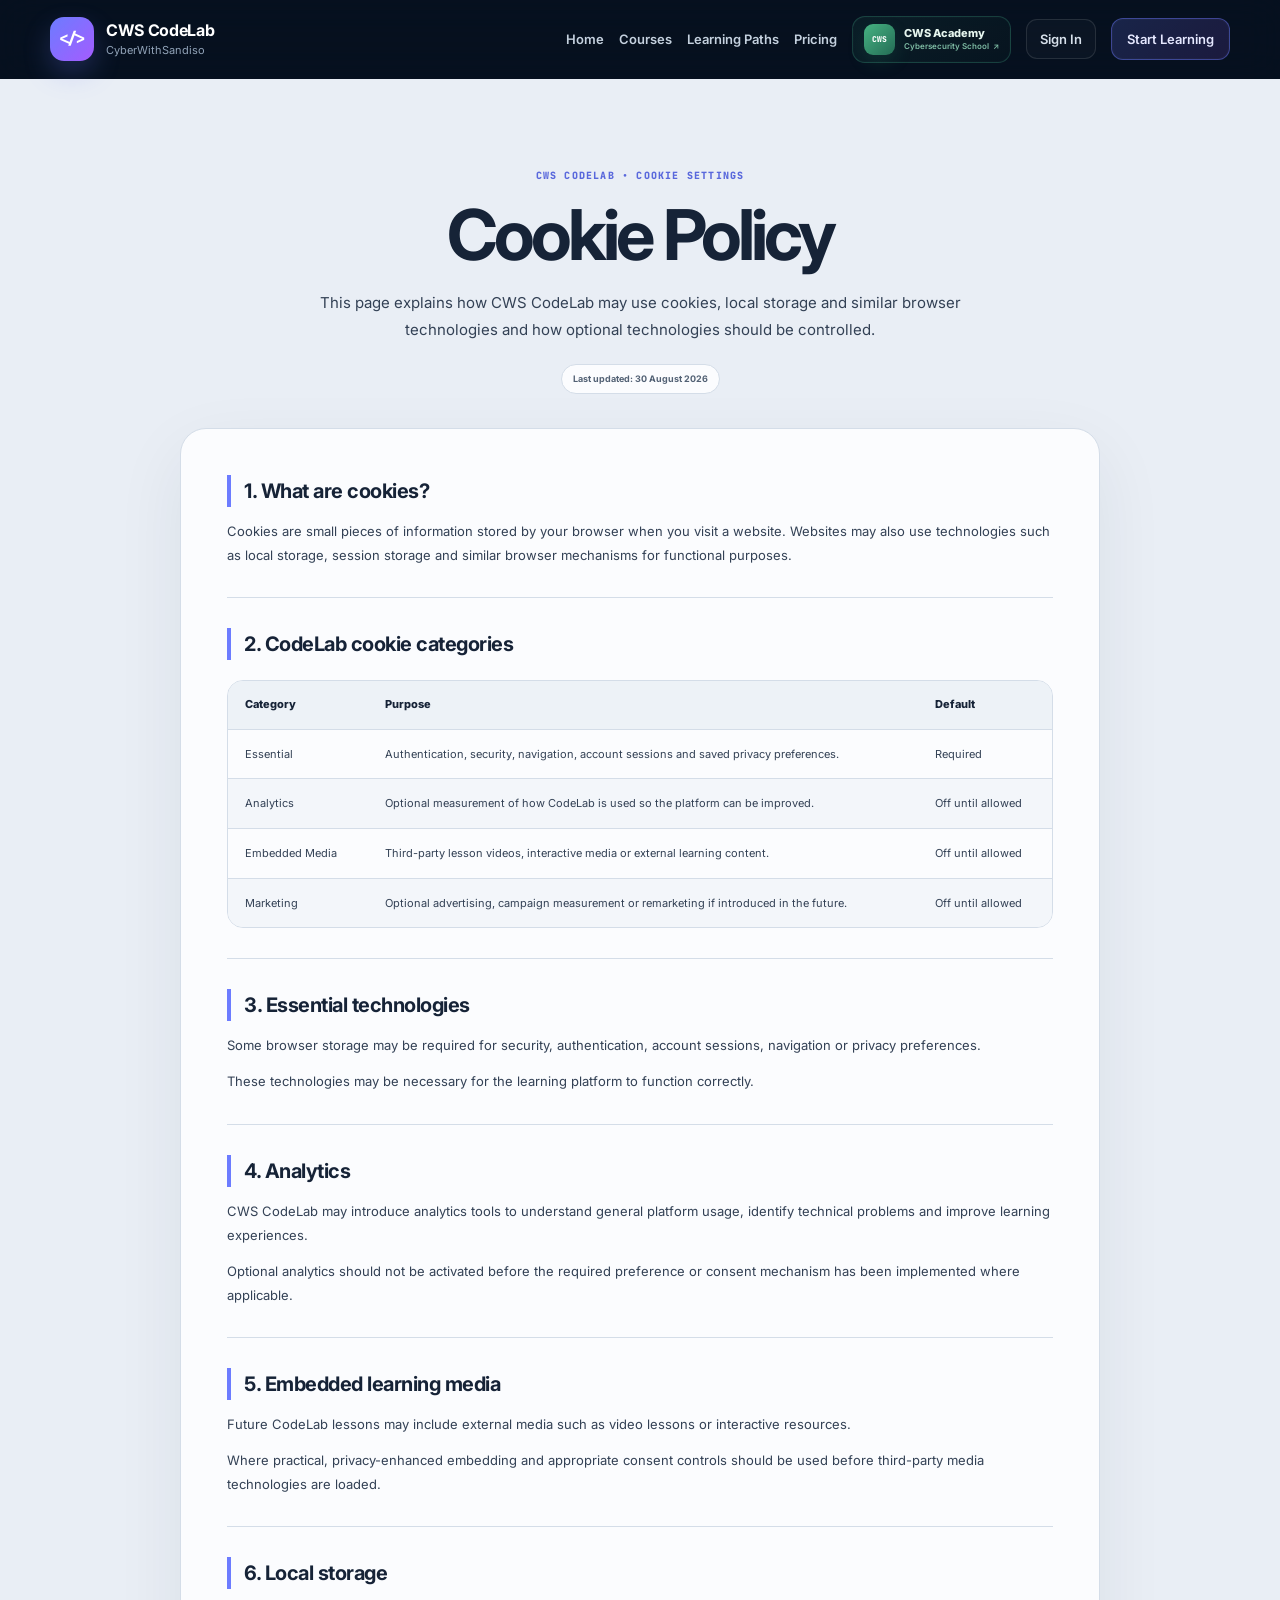
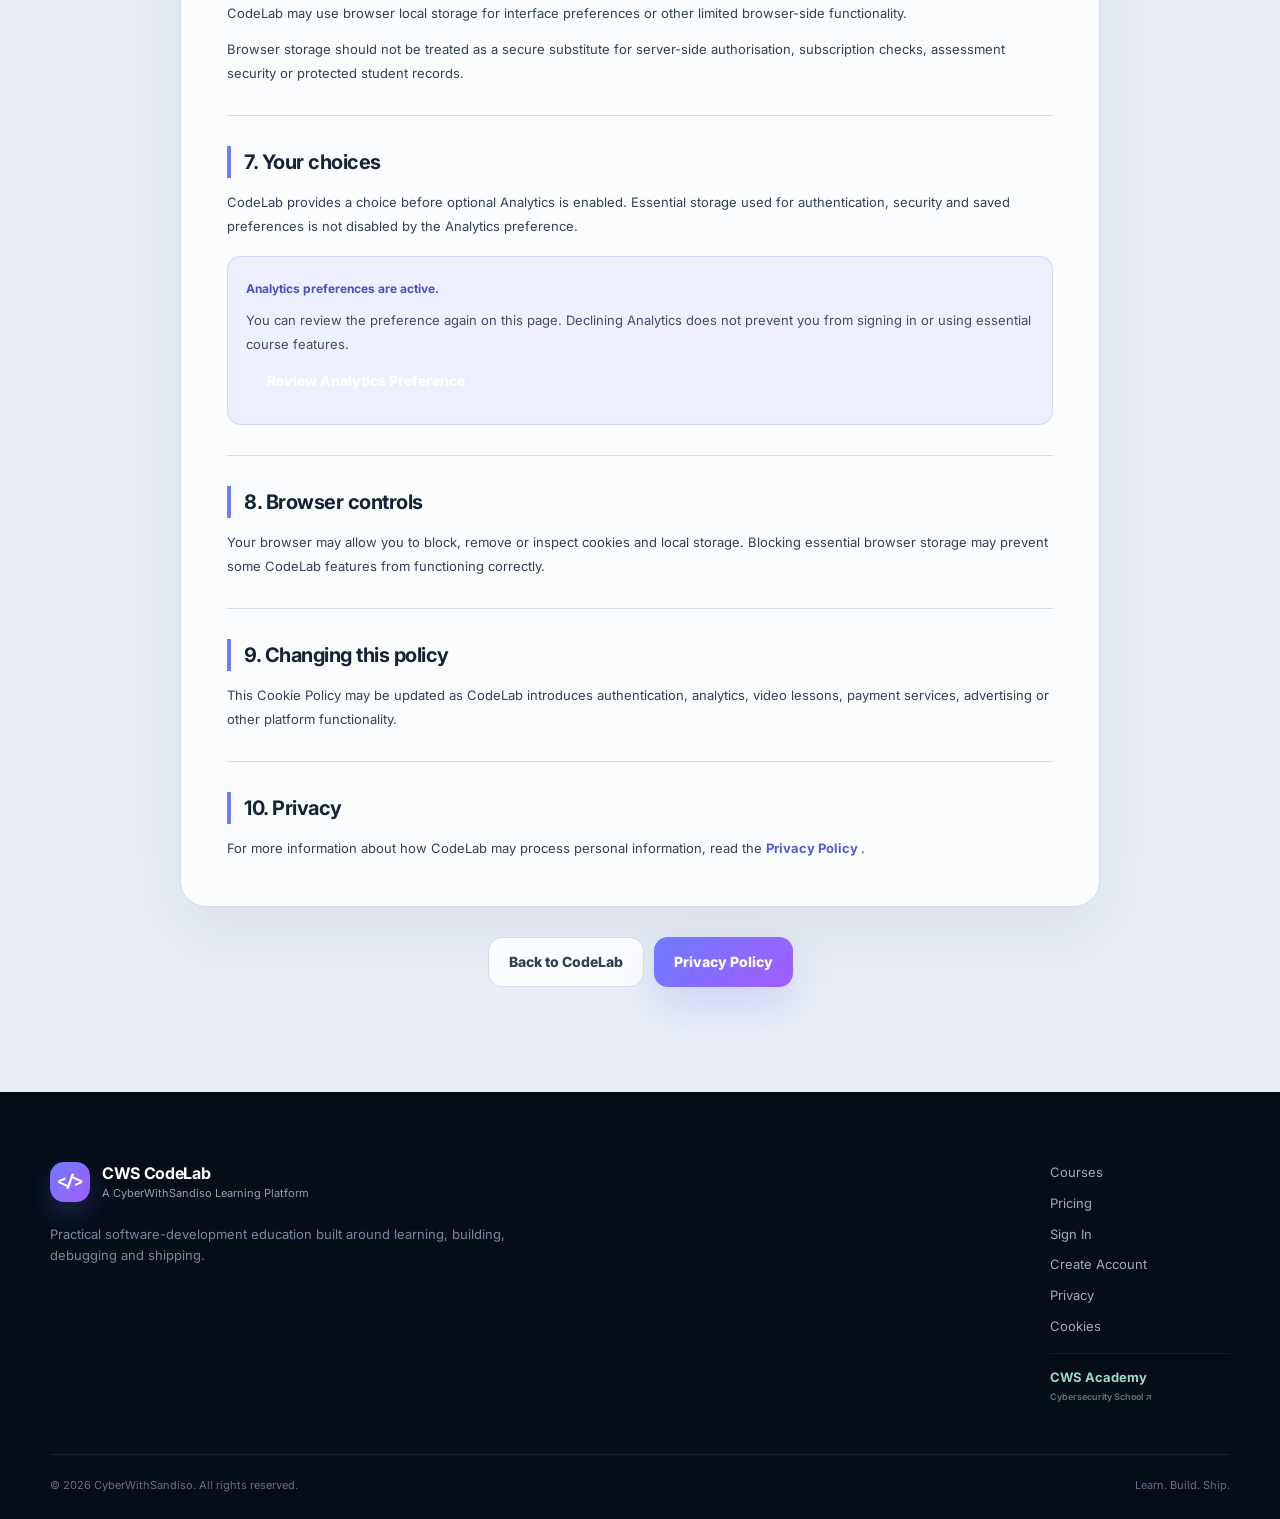
==== commit c35c9e80: "Update cookie-policy.html" ====
--- a/pages/cookie-policy.html
+++ b/pages/cookie-policy.html
@@ -59,6 +59,11 @@
     <link
         rel="stylesheet"
         href="../css/responsive.css"
+    >
+
+    <link
+        rel="stylesheet"
+        href="../css/premium.css"
     >
 
 
@@ -252,7 +257,7 @@
 
 
             <div class="cws-policy-meta">
-                Last updated: 23 August 2026
+                Last updated: 30 August 2026
             </div>
 
 
@@ -537,27 +542,35 @@
 
                 <p>
 
-                    When optional cookies or technologies are
-                    introduced, CodeLab intends to provide controls
-                    allowing users to choose whether optional
-                    categories can be used.
+                    CodeLab provides a choice before optional
+                    Analytics is enabled. Essential storage used for
+                    authentication, security and saved preferences is
+                    not disabled by the Analytics preference.
 
                 </p>
 
                 <div class="cws-policy-notice">
 
                     <strong>
-                        Cookie preference controls are not yet active.
+                        Analytics preferences are active.
                     </strong>
 
                     <p>
 
-                        The preference interface will be introduced
-                        when CodeLab begins using optional analytics,
-                        embedded-media or marketing technologies that
-                        require these controls.
+                        You can review the preference again on this
+                        page. Declining Analytics does not prevent you
+                        from signing in or using essential course
+                        features.
 
                     </p>
+
+                    <button
+                        id="manage-cookie-preferences"
+                        type="button"
+                        class="btn btn-secondary"
+                    >
+                        Review Analytics Preference
+                    </button>
 
                 </div>
 
--- a/css/style.css
+++ b/css/style.css
@@ -22,8 +22,28 @@
   --surface-2:
     #132641;
 
+  /* =====================================================
+     LIGHT THEME LAYERS
+
+     These variables deliberately avoid a large pure-white
+     canvas. Pure white is reserved for very small/high-focus
+     controls. Reading areas use softer blue-grey surfaces.
+  ===================================================== */
+
+  --page-light:
+    #e9eef5;
+
   --surface-light:
-    #f5f7fb;
+    #f3f6fa;
+
+  --surface-raised:
+    #fbfcfe;
+
+  --surface-soft:
+    #edf2f7;
+
+  --surface-muted:
+    #e5ebf2;
 
   --white:
     #ffffff;
@@ -35,10 +55,16 @@
     #91a3b8;
 
   --dark-text:
-    #122033;
+    #162337;
+
+  --reading-text:
+    #334155;
 
   --dark-muted:
-    #637083;
+    #526174;
+
+  --light-border:
+    #d4dde8;
 
   --accent:
     #6c7cff;
@@ -65,7 +91,7 @@
     rgba(255, 255, 255, 0.08);
 
   --line-dark:
-    rgba(18, 32, 51, 0.09);
+    rgba(22, 35, 55, 0.13);
 
   --shadow:
     0 24px 70px
@@ -225,7 +251,7 @@
     10px;
 
   background:
-    var(--white);
+    var(--page-light);
 
   color:
     var(--dark-text);
@@ -1538,7 +1564,7 @@
 
 
 .section-soft {
-  background: var(--surface-light);
+  background: var(--surface-soft);
 }
 
 
@@ -1614,6 +1640,63 @@
 
 
 /* =========================================================
+   LIGHT SURFACE UTILITIES
+   Shared by public pages and available to page-specific CSS.
+========================================================= */
+
+.surface-page {
+  background:
+    var(--page-light);
+
+  color:
+    var(--dark-text);
+}
+
+
+.surface-section {
+  background:
+    var(--surface-light);
+
+  color:
+    var(--dark-text);
+}
+
+
+.surface-raised {
+  border:
+    1px solid
+    var(--light-border);
+
+  background:
+    var(--surface-raised);
+
+  color:
+    var(--dark-text);
+
+  box-shadow:
+    var(--shadow-light);
+}
+
+
+.surface-soft {
+  background:
+    var(--surface-soft);
+
+  color:
+    var(--reading-text);
+}
+
+
+.reading-copy {
+  color:
+    var(--reading-text);
+
+  line-height:
+    1.75;
+}
+
+
+/* =========================================================
    WORKFLOW
 ========================================================= */
 
@@ -1654,7 +1737,7 @@
     var(--radius-md);
 
   background:
-    var(--white);
+    var(--surface-raised);
 
   transition:
     transform 0.24s ease,
@@ -1723,7 +1806,7 @@
     15px;
 
   background:
-    #eef0ff;
+    #e8ecff;
 
   color:
     #5263e6;
@@ -1800,7 +1883,7 @@
     var(--radius-lg);
 
   background:
-    var(--white);
+    var(--surface-raised);
 
   transition:
     transform 0.25s ease,
@@ -1871,8 +1954,8 @@
   background:
     linear-gradient(
       135deg,
-      #edf0ff,
-      #f2eaff
+      #e8ecff,
+      #eee7fa
     );
 
   color:
@@ -1905,7 +1988,7 @@
     999px;
 
   background:
-    #fafbfc;
+    var(--surface-light);
 
   color:
     #6e7a8b;
@@ -1970,7 +2053,7 @@
     20px;
 
   color:
-    #4c596b;
+    var(--reading-text);
 
   font-size:
     13px;
@@ -2257,7 +2340,7 @@
     94px 0;
 
   background:
-    #f7f8fb;
+    var(--surface-light);
 
   color:
     var(--dark-text);
@@ -2357,7 +2440,7 @@
     16px;
 
   background:
-    var(--white);
+    var(--surface-raised);
 
   transition:
     transform 0.2s ease,
@@ -2403,7 +2486,7 @@
     12px;
 
   background:
-    #eef0ff;
+    #e8ecff;
 
   color:
     #5b69d8;
@@ -2544,7 +2627,7 @@
     rgba(108, 124, 255, 0.20);
 
   background:
-    #fafaff;
+    #f1f3fb;
 
 }
 
@@ -2567,7 +2650,7 @@
 .project-list p {
 
   color:
-    #3f4c5f;
+    var(--reading-text);
 
   font-size:
     13px;
@@ -2743,7 +2826,7 @@
     45px;
 
   background:
-    #f7f8fc;
+    var(--surface-soft);
 
 }
 
@@ -2774,7 +2857,7 @@
     32px;
 
   background:
-    var(--white);
+    var(--surface-raised);
 
   box-shadow:
     0 24px 80px
@@ -2980,7 +3063,7 @@
     17px;
 
   background:
-    var(--white);
+    var(--surface-raised);
 
   text-align:
     center;
@@ -3100,7 +3183,7 @@
     rgba(108, 124, 255, 0.35);
 
   background:
-    #f7f7ff;
+    #f0f2ff;
 
 }
 
@@ -3128,7 +3211,7 @@
     rgba(64, 164, 124, 0.33);
 
   background:
-    #f3fbf7;
+    #edf8f2;
 
   box-shadow:
     0 15px 35px
--- a/css/policy.css
+++ b/css/policy.css
@@ -0,0 +1,557 @@
+/* =========================================================
+   CWS CODELAB
+   POLICY PAGES
+
+   Uses the shared light hierarchy from css/style.css.
+========================================================= */
+
+
+/* =========================================================
+   MAIN
+========================================================= */
+
+.cws-policy-main {
+
+    min-height:
+        100vh;
+
+    padding:
+        82px 20px 105px;
+
+    background:
+        var(--page-light, #e9eef5);
+
+    color:
+        var(--dark-text, #162337);
+
+}
+
+
+/* =========================================================
+   HERO
+========================================================= */
+
+.cws-policy-hero {
+
+    max-width:
+        900px;
+
+    margin:
+        0 auto 34px;
+
+    text-align:
+        center;
+
+}
+
+
+.cws-policy-label {
+
+    display:
+        inline-block;
+
+    color:
+        #5968dc;
+
+    font-family:
+        "JetBrains Mono",
+        monospace;
+
+    font-size:
+        10px;
+
+    font-weight:
+        800;
+
+    letter-spacing:
+        0.12em;
+
+    text-transform:
+        uppercase;
+
+}
+
+
+.cws-policy-hero h1 {
+
+    margin-top:
+        13px;
+
+    color:
+        var(--dark-text, #162337);
+
+    font-size:
+        clamp(
+            42px,
+            6vw,
+            70px
+        );
+
+    line-height:
+        1;
+
+    letter-spacing:
+        -0.055em;
+
+}
+
+
+.cws-policy-hero > p {
+
+    max-width:
+        720px;
+
+    margin:
+        19px auto 0;
+
+    color:
+        var(--reading-text, #334155);
+
+    font-size:
+        15px;
+
+    line-height:
+        1.8;
+
+}
+
+
+.cws-policy-meta {
+
+    display:
+        inline-flex;
+
+    margin-top:
+        21px;
+
+    padding:
+        7px 11px;
+
+    border:
+        1px solid
+        var(--light-border, #d4dde8);
+
+    border-radius:
+        999px;
+
+    background:
+        var(--surface-raised, #fbfcfe);
+
+    color:
+        var(--dark-muted, #526174);
+
+    font-size:
+        9px;
+
+    font-weight:
+        700;
+
+}
+
+
+/* =========================================================
+   POLICY CARD
+========================================================= */
+
+.cws-policy-card {
+
+    max-width:
+        920px;
+
+    margin:
+        0 auto;
+
+    padding:
+        46px;
+
+    border:
+        1px solid
+        var(--light-border, #d4dde8);
+
+    border-radius:
+        26px;
+
+    background:
+        var(--surface-raised, #fbfcfe);
+
+    box-shadow:
+        0 24px 70px
+        rgba(24, 37, 61, 0.07);
+
+}
+
+
+/* =========================================================
+   SECTIONS
+========================================================= */
+
+.cws-policy-section {
+
+    padding:
+        30px 0;
+
+    border-bottom:
+        1px solid
+        var(--light-border, #d4dde8);
+
+}
+
+
+.cws-policy-section:first-child {
+
+    padding-top:
+        0;
+
+}
+
+
+.cws-policy-section:last-child {
+
+    padding-bottom:
+        0;
+
+    border-bottom:
+        0;
+
+}
+
+
+.cws-policy-section h2 {
+
+    padding-left:
+        13px;
+
+    border-left:
+        4px solid
+        var(--accent, #6c7cff);
+
+    color:
+        var(--dark-text, #162337);
+
+    font-size:
+        20px;
+
+    letter-spacing:
+        -0.025em;
+
+}
+
+
+.cws-policy-section p,
+.cws-policy-section li {
+
+    margin-top:
+        12px;
+
+    color:
+        var(--reading-text, #334155);
+
+    font-size:
+        13px;
+
+    line-height:
+        1.85;
+
+}
+
+
+.cws-policy-section ul,
+.cws-policy-section ol {
+
+    margin-top:
+        12px;
+
+    padding-left:
+        22px;
+
+}
+
+
+.cws-policy-section a {
+
+    color:
+        #4f5fd0;
+
+    font-weight:
+        700;
+
+}
+
+
+.cws-policy-section a:hover {
+
+    text-decoration:
+        underline;
+
+}
+
+
+/* =========================================================
+   TABLE
+========================================================= */
+
+.cws-policy-table-wrapper {
+
+    margin-top:
+        20px;
+
+    overflow-x:
+        auto;
+
+    border:
+        1px solid
+        var(--light-border, #d4dde8);
+
+    border-radius:
+        16px;
+
+    background:
+        var(--surface-raised, #fbfcfe);
+
+}
+
+
+.cws-policy-table {
+
+    width:
+        100%;
+
+    min-width:
+        650px;
+
+    border-collapse:
+        collapse;
+
+}
+
+
+.cws-policy-table th,
+.cws-policy-table td {
+
+    padding:
+        15px 17px;
+
+    border-bottom:
+        1px solid
+        var(--light-border, #d4dde8);
+
+    text-align:
+        left;
+
+    vertical-align:
+        top;
+
+    font-size:
+        11px;
+
+}
+
+
+.cws-policy-table th {
+
+    background:
+        var(--surface-soft, #edf2f7);
+
+    color:
+        var(--dark-text, #162337);
+
+    font-weight:
+        800;
+
+}
+
+
+.cws-policy-table td {
+
+    background:
+        var(--surface-raised, #fbfcfe);
+
+    color:
+        var(--reading-text, #334155);
+
+    line-height:
+        1.7;
+
+}
+
+
+.cws-policy-table tbody tr:nth-child(even) td {
+
+    background:
+        var(--surface-light, #f3f6fa);
+
+}
+
+
+.cws-policy-table tbody tr:last-child td {
+
+    border-bottom:
+        0;
+
+}
+
+
+/* =========================================================
+   NOTICE
+========================================================= */
+
+.cws-policy-notice {
+
+    margin-top:
+        18px;
+
+    padding:
+        18px;
+
+    border:
+        1px solid
+        rgba(108, 124, 255, 0.22);
+
+    border-radius:
+        14px;
+
+    background:
+        #eef0ff;
+
+}
+
+
+.cws-policy-notice strong {
+
+    color:
+        #4554c2;
+
+    font-size:
+        12px;
+
+}
+
+
+.cws-policy-notice p {
+
+    margin-top:
+        7px;
+
+    color:
+        #3f4d6a;
+
+}
+
+
+/* =========================================================
+   ACTIONS
+========================================================= */
+
+.cws-policy-actions {
+
+    max-width:
+        920px;
+
+    display:
+        flex;
+
+    justify-content:
+        center;
+
+    flex-wrap:
+        wrap;
+
+    gap:
+        10px;
+
+    margin:
+        30px auto 0;
+
+}
+
+
+.cws-policy-actions .btn-secondary {
+
+    border-color:
+        var(--light-border, #d4dde8);
+
+    background:
+        var(--surface-raised, #fbfcfe);
+
+    color:
+        var(--reading-text, #334155);
+
+}
+
+
+.cws-policy-actions .btn-secondary:hover {
+
+    border-color:
+        #b8c3d2;
+
+    background:
+        var(--surface-soft, #edf2f7);
+
+}
+
+
+/* =========================================================
+   RESPONSIVE
+========================================================= */
+
+@media (max-width: 700px) {
+
+    .cws-policy-main {
+
+        padding:
+            60px 14px 75px;
+
+    }
+
+
+    .cws-policy-hero h1 {
+
+        font-size:
+            43px;
+
+    }
+
+
+    .cws-policy-card {
+
+        padding:
+            28px 22px;
+
+        border-radius:
+            20px;
+
+    }
+
+
+    .cws-policy-section {
+
+        padding:
+            25px 0;
+
+    }
+
+
+    .cws-policy-section h2 {
+
+        font-size:
+            18px;
+
+    }
+
+
+    .cws-policy-actions {
+
+        flex-direction:
+            column;
+
+    }
+
+
+    .cws-policy-actions .btn {
+
+        width:
+            100%;
+
+    }
+
+}
--- a/css/responsive.css
+++ b/css/responsive.css
@@ -1,3 +1,11 @@
+/* =========================================================
+   CWS CODELAB
+   RESPONSIVE LAYOUT
+
+   Reviewed for the light-theme refactor.
+   No light-surface changes are required here.
+========================================================= */
+
 @media (max-width: 1050px) {
   .primary-nav {
     gap: 16px;
